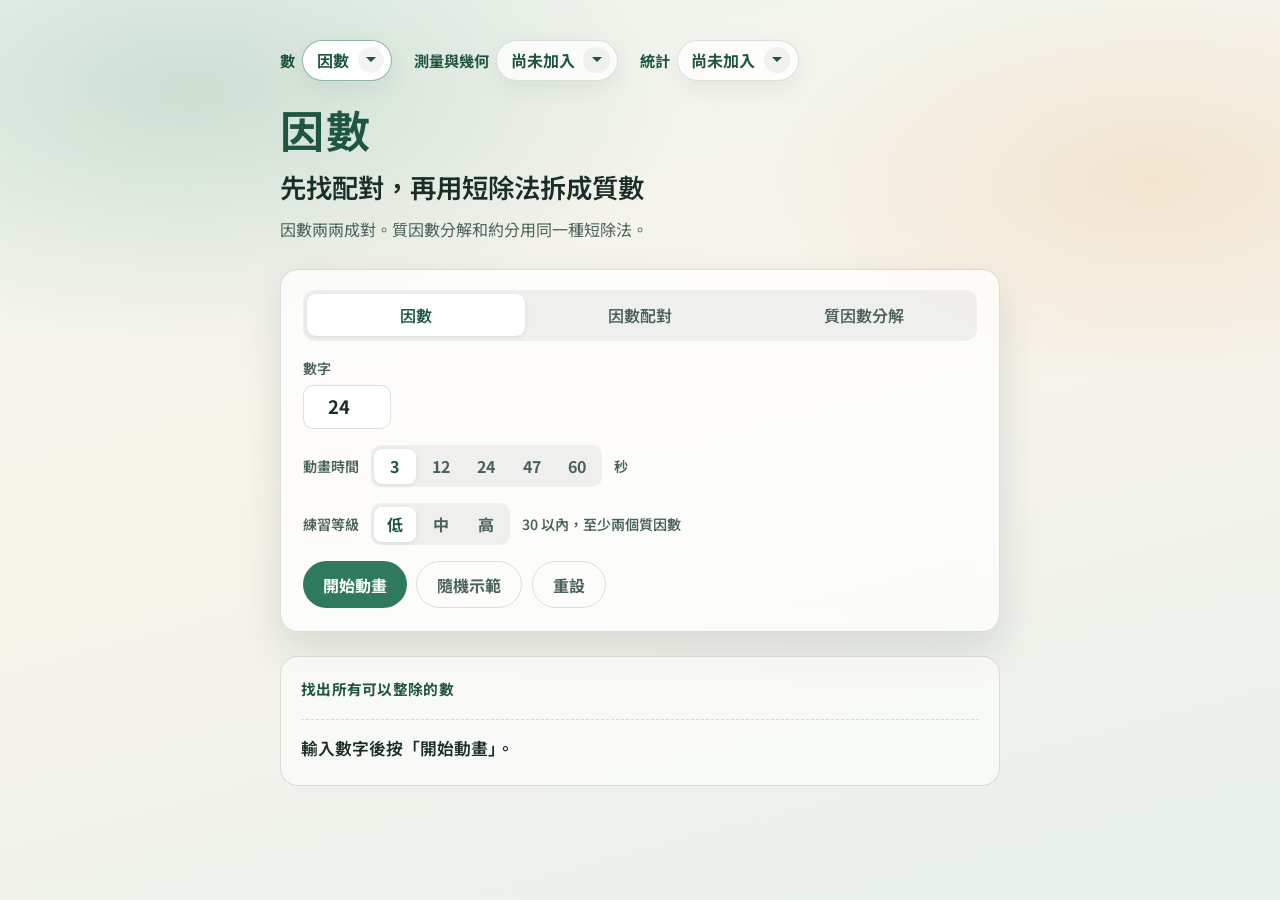
==== factors.html @ d6205a77 "Add a factor lesson that pairs divisors and reuses short division for primes. Co-authored-by: Cursor" ====
<!DOCTYPE html>
<html lang="zh-Hant">
<head>
  <meta charset="UTF-8" />
  <meta name="viewport" content="width=device-width, initial-scale=1" />
  <title>因數</title>
  <link rel="preconnect" href="https://fonts.googleapis.com" />
  <link rel="preconnect" href="https://fonts.gstatic.com" crossorigin />
  <link href="https://fonts.googleapis.com/css2?family=Noto+Sans+TC:wght@400;600;700&family=Fraunces:opsz,wght@9..144,600;9..144,700&display=swap" rel="stylesheet" />
  <link rel="stylesheet" href="styles.css" />
</head>
<body data-unit="factors">
  <div class="bg" aria-hidden="true"></div>
  <main class="app">
    <header class="hero">
      <nav class="unit-nav" data-unit-menu aria-label="數學單元"></nav>
      <p class="brand">因數</p>
      <h1>先找配對，再用短除法拆成質數</h1>
      <p class="lede">因數兩兩成對。質因數分解和約分用同一種短除法。</p>
    </header>

    <section class="panel" aria-label="操作區">
      <div class="modes" role="tablist" aria-label="模式">
        <button type="button" class="mode is-active" data-mode="factors" role="tab" aria-selected="true">因數</button>
        <button type="button" class="mode" data-mode="pairs" role="tab" aria-selected="false">因數配對</button>
        <button type="button" class="mode" data-mode="prime" role="tab" aria-selected="false">質因數分解</button>
      </div>

      <form id="form" class="form" autocomplete="off">
        <div class="inputs">
          <label>
            <span>數字</span>
            <input id="n" class="num-input" type="number" inputmode="numeric" min="1" max="999" value="24" required />
          </label>
        </div>

        <div class="speed">
          <span class="speed-label" id="speed-label">動畫時間</span>
          <div class="speed-picks" role="radiogroup" aria-labelledby="speed-label">
            <button type="button" class="speed-btn is-active" data-seconds="3" role="radio" aria-checked="true">3</button>
            <button type="button" class="speed-btn" data-seconds="12" role="radio" aria-checked="false">12</button>
            <button type="button" class="speed-btn" data-seconds="24" role="radio" aria-checked="false">24</button>
            <button type="button" class="speed-btn" data-seconds="47" role="radio" aria-checked="false">47</button>
            <button type="button" class="speed-btn" data-seconds="60" role="radio" aria-checked="false">60</button>
          </div>
          <span class="speed-unit">秒</span>
        </div>

        <div class="level">
          <span class="level-label" id="level-label">練習等級</span>
          <div class="level-picks" role="radiogroup" aria-labelledby="level-label">
            <button type="button" class="level-btn is-active" data-level="low" role="radio" aria-checked="true">低</button>
            <button type="button" class="level-btn" data-level="mid" role="radio" aria-checked="false">中</button>
            <button type="button" class="level-btn" data-level="high" role="radio" aria-checked="false">高</button>
          </div>
          <span class="level-range" id="level-range">30 以內，至少兩個質因數</span>
        </div>

        <div class="actions">
          <button type="submit" class="primary">開始動畫</button>
          <button type="button" class="ghost" id="btn-random">隨機示範</button>
          <button type="button" class="ghost" id="btn-reset">重設</button>
        </div>
      </form>
    </section>

    <section class="stage" aria-live="polite">
      <p class="stage-label" id="stage-label">找出所有可以整除的數</p>
      <div id="factor-board" class="factor-board" hidden aria-hidden="true"></div>
      <div id="pair-list" class="pair-list" hidden aria-hidden="true"></div>
      <div class="ladder-wrap" id="prime-wrap" hidden>
        <div id="ladder" class="ladder is-one"></div>
      </div>
      <p class="result" id="result">輸入數字後按「開始動畫」。</p>
    </section>
  </main>
  <script src="menu.js"></script>
  <script src="factors.js"></script>
</body>
</html>
---- styles.css ----
:root {
  --ink: #1a2e28;
  --muted: #4a635a;
  --paper: #f3f7f2;
  --leaf: #2f7a5c;
  --leaf-deep: #1f5640;
  --amber: #d97706;
  --mul-a: #1f6f97;
  --mul-b: #b4234d;
  --line: rgba(26, 46, 40, 0.14);
  --shadow: 0 18px 40px rgba(20, 50, 40, 0.12);
  --font-display: "Fraunces", "Noto Sans TC", serif;
  --font-body: "Noto Sans TC", sans-serif;
}

*,
*::before,
*::after {
  box-sizing: border-box;
}

html,
body {
  margin: 0;
  min-height: 100%;
}

body {
  font-family: var(--font-body);
  color: var(--ink);
  background: var(--paper);
  line-height: 1.5;
}

.bg {
  position: fixed;
  inset: 0;
  z-index: -1;
  background:
    radial-gradient(ellipse 70% 50% at 15% 10%, rgba(47, 122, 92, 0.18), transparent 55%),
    radial-gradient(ellipse 60% 45% at 90% 20%, rgba(217, 119, 6, 0.12), transparent 50%),
    linear-gradient(165deg, #eef5ef 0%, #f7f3ea 45%, #e8f0ec 100%);
}

.app {
  width: min(720px, calc(100% - 2rem));
  margin: 0 auto;
  padding: 2.5rem 0 3.5rem;
}

.hero {
  margin-bottom: 1.75rem;
  animation: rise 0.7s ease both;
}

.unit-nav {
  position: relative;
  z-index: 5;
  display: flex;
  flex-wrap: wrap;
  align-items: center;
  gap: 0.75rem 1.35rem;
  margin-bottom: 1.15rem;
}

.unit-field {
  display: inline-flex;
  align-items: center;
  gap: 0.45rem;
  max-width: 100%;
}

.unit-title {
  flex: none;
  font-size: 0.95rem;
  font-weight: 700;
  color: var(--leaf-deep);
}

.unit-field.is-current .unit-title {
  color: var(--leaf-deep);
}

.unit-picker {
  position: relative;
  display: inline-block;
  max-width: 100%;
}

.unit-picker-btn {
  display: inline-flex;
  align-items: center;
  gap: 0.55rem;
  max-width: 100%;
  border: 1px solid var(--line);
  border-radius: 999px;
  padding: 0.38rem 0.45rem 0.38rem 0.85rem;
  background: rgba(255, 255, 255, 0.78);
  color: var(--ink);
  font: inherit;
  cursor: pointer;
  box-shadow: 0 8px 24px rgba(20, 50, 40, 0.06);
}

.unit-picker-btn:focus-visible {
  outline: 2px solid rgba(47, 122, 92, 0.45);
  outline-offset: 2px;
}

.unit-field.is-current .unit-picker-btn {
  background: #fff;
  border-color: rgba(47, 122, 92, 0.55);
}

.unit-picker-value {
  font-weight: 700;
  color: var(--leaf-deep);
}

.unit-picker-chevron {
  width: 1.65rem;
  height: 1.65rem;
  border-radius: 999px;
  background: rgba(26, 46, 40, 0.06);
  position: relative;
}

.unit-picker-chevron::before {
  content: "";
  position: absolute;
  top: 0.62rem;
  left: 0.52rem;
  border: 0.32rem solid transparent;
  border-top-color: var(--leaf-deep);
}

.unit-picker.is-open .unit-picker-chevron::before {
  top: 0.38rem;
  border-top-color: transparent;
  border-bottom-color: var(--leaf-deep);
}

.unit-list {
  position: absolute;
  z-index: 30;
  top: calc(100% + 0.45rem);
  left: 0;
  width: min(17.5rem, calc(100vw - 2rem));
  max-height: min(24rem, 70vh);
  overflow: auto;
  padding: 0.4rem;
  border: 1px solid var(--line);
  border-radius: 16px;
  background: #fff;
  box-shadow: var(--shadow);
}

.unit-list[hidden] {
  display: none;
}

.unit-empty {
  margin: 0.35rem 0.65rem;
  font-size: 0.92rem;
  font-weight: 500;
  color: var(--muted);
}

.unit-option {
  display: flex;
  width: 100%;
  align-items: center;
  justify-content: space-between;
  gap: 0.75rem;
  border: 0;
  border-radius: 10px;
  padding: 0.48rem 0.65rem;
  background: transparent;
  color: var(--ink);
  font: inherit;
  font-weight: 600;
  text-align: left;
  text-decoration: none;
  cursor: pointer;
}

.unit-option:hover,
.unit-option:focus-visible {
  background: rgba(47, 122, 92, 0.08);
  outline: none;
}

.unit-option.is-current {
  background: rgba(47, 122, 92, 0.14);
  color: var(--leaf-deep);
}

.unit-option[aria-disabled="true"] {
  color: var(--muted);
  font-weight: 500;
  cursor: default;
}

.unit-option[aria-disabled="true"]:hover {
  background: transparent;
}

.unit-option .soon,
.unit-option .here {
  flex: none;
  font-size: 0.75rem;
  font-weight: 600;
  color: var(--muted);
}

.unit-option.is-current .here {
  color: var(--leaf);
}

.brand {
  margin: 0 0 0.35rem;
  font-family: var(--font-display);
  font-size: clamp(2rem, 6vw, 2.75rem);
  font-weight: 700;
  letter-spacing: 0.04em;
  color: var(--leaf-deep);
}

.hero h1 {
  margin: 0;
  max-width: 18ch;
  font-family: var(--font-display);
  font-size: clamp(1.25rem, 3.5vw, 1.65rem);
  font-weight: 600;
  line-height: 1.35;
}

body[data-unit="factors"] .hero h1 {
  max-width: 16em;
}

.lede {
  margin: 0.65rem 0 0;
  color: var(--muted);
  font-size: 1rem;
}

.panel {
  padding: 1.25rem 1.35rem 1.4rem;
  border: 1px solid var(--line);
  border-radius: 18px;
  background: rgba(255, 255, 255, 0.72);
  backdrop-filter: blur(8px);
  box-shadow: var(--shadow);
  animation: rise 0.7s ease 0.08s both;
}

.modes {
  display: flex;
  gap: 0.4rem;
  margin-bottom: 1.1rem;
  padding: 0.3rem;
  border-radius: 12px;
  background: rgba(26, 46, 40, 0.06);
}

.mode {
  flex: 1;
  border: 0;
  border-radius: 9px;
  padding: 0.55rem 0.75rem;
  background: transparent;
  color: var(--muted);
  font: inherit;
  font-weight: 600;
  cursor: pointer;
  transition: background 0.2s, color 0.2s, transform 0.15s;
}

.mode:hover {
  color: var(--ink);
}

.mode.is-active {
  background: #fff;
  color: var(--leaf-deep);
  box-shadow: 0 1px 4px rgba(20, 50, 40, 0.1);
}

.mode:focus-visible {
  outline: 2px solid var(--leaf);
  outline-offset: 2px;
}

.form {
  display: grid;
  gap: 1rem;
}

#calc-controls {
  display: grid;
  gap: 1rem;
}

#calc-controls.is-hidden {
  display: none;
}

.cut {
  display: flex;
  flex-wrap: wrap;
  align-items: center;
  gap: 0.55rem 0.75rem;
}

.cut-label,
.cut-unit {
  font-size: 0.88rem;
  font-weight: 600;
  color: var(--muted);
}

.inputs {
  display: flex;
  flex-wrap: wrap;
  gap: 1rem 1.5rem;
}

.inputs.is-hidden {
  display: none;
}

.work-row {
  display: flex;
  flex: 1 1 100%;
  flex-wrap: wrap;
  align-items: flex-end;
  gap: 0.35rem 0.9rem;
  width: 100%;
}

.reduce-work {
  display: flex;
  align-items: center;
  gap: 0.7rem;
  min-height: 5.35rem;
  padding-bottom: 0.15rem;
  font-variant-numeric: tabular-nums;
  font-weight: 700;
  font-size: clamp(1.05rem, 3vw, 1.28rem);
}

.reduce-work[hidden] {
  display: none;
}

.common-work {
  display: grid;
  gap: 0.55rem;
  align-content: end;
}

.common-work[hidden] {
  display: none;
}

.common-work .reduce-work {
  min-height: 0;
  padding-bottom: 0;
}

.reduce-work .op,
.reduce-work .shown-frac {
  opacity: 0;
  transform: translateY(8px);
}

.reduce-work .op.is-in,
.reduce-work .shown-frac.is-in {
  opacity: 1;
  transform: none;
  transition: opacity var(--anim-fade, 0.35s) ease, transform var(--anim-fade, 0.35s) ease;
}

.reduce-work .op {
  color: var(--muted);
  font-weight: 600;
}

.lcm-expr {
  display: inline-flex;
  align-items: baseline;
  gap: 0.35rem;
  font-weight: 700;
  font-variant-numeric: tabular-nums;
}

.lcm-expr .div {
  color: var(--amber);
}

.lcm-expr .mul-a {
  color: var(--mul-a);
}

.lcm-expr .mul-b {
  color: var(--mul-b);
}

.lcm-expr .lcm-value {
  color: var(--leaf);
}

.shown-frac {
  display: inline-grid;
  justify-items: center;
  gap: 0.12rem;
  line-height: 1.15;
}

.shown-frac .bar {
  width: 100%;
  min-width: 1.6em;
  height: 2px;
  border-radius: 1px;
  background: currentColor;
}

.shown-frac .div {
  color: var(--amber);
}

.shown-frac.final {
  color: var(--leaf);
}

label {
  display: grid;
  gap: 0.35rem;
  font-size: 0.88rem;
  font-weight: 600;
  color: var(--muted);
}

.frac-input {
  display: inline-grid;
  justify-items: center;
  gap: 0.2rem;
}

.frac-input input {
  width: 4.5rem;
  padding: 0.45rem 0.4rem;
  border: 1.5px solid var(--line);
  border-radius: 10px;
  background: #fff;
  color: var(--ink);
  font: inherit;
  font-size: 1.15rem;
  font-weight: 700;
  text-align: center;
}

.frac-input input:focus {
  outline: 2px solid rgba(47, 122, 92, 0.45);
  outline-offset: 1px;
  border-color: var(--leaf);
}

.frac-input .bar {
  width: 3.4rem;
  height: 2px;
  border-radius: 1px;
  background: var(--ink);
}

.speed {
  display: flex;
  flex-wrap: wrap;
  align-items: center;
  gap: 0.55rem 0.75rem;
}

.speed-label,
.speed-unit {
  font-size: 0.88rem;
  font-weight: 600;
  color: var(--muted);
}

.speed-picks {
  display: flex;
  flex-wrap: wrap;
  gap: 0.25rem;
  padding: 0.22rem;
  border-radius: 10px;
  background: rgba(26, 46, 40, 0.06);
}

.speed-btn {
  min-width: 2.6rem;
  border: 0;
  border-radius: 8px;
  padding: 0.35rem 0.7rem;
  background: transparent;
  color: var(--muted);
  font: inherit;
  font-weight: 700;
  font-variant-numeric: tabular-nums;
  cursor: pointer;
}

.speed-btn:hover {
  color: var(--ink);
}

.speed-btn:focus-visible {
  outline: 2px solid var(--leaf);
  outline-offset: 2px;
}

.speed-btn.is-active {
  background: #fff;
  color: var(--leaf-deep);
  box-shadow: 0 1px 4px rgba(20, 50, 40, 0.1);
}

.level[hidden],
#btn-random[hidden] {
  display: none;
}

.level {
  display: flex;
  flex-wrap: wrap;
  align-items: center;
  gap: 0.55rem 0.75rem;
}

.level-label,
.level-range {
  font-size: 0.88rem;
  font-weight: 600;
  color: var(--muted);
}

.level-range {
  font-variant-numeric: tabular-nums;
}

.level-picks {
  display: flex;
  gap: 0.25rem;
  padding: 0.22rem;
  border-radius: 10px;
  background: rgba(26, 46, 40, 0.06);
}

.level-btn {
  min-width: 2.6rem;
  border: 0;
  border-radius: 8px;
  padding: 0.35rem 0.7rem;
  background: transparent;
  color: var(--muted);
  font: inherit;
  font-weight: 700;
  cursor: pointer;
}

.level-btn:hover {
  color: var(--ink);
}

.level-btn:focus-visible {
  outline: 2px solid var(--leaf);
  outline-offset: 2px;
}

.level-btn.is-active {
  background: #fff;
  color: var(--leaf-deep);
  box-shadow: 0 1px 4px rgba(20, 50, 40, 0.1);
}

.actions {
  display: flex;
  flex-wrap: wrap;
  gap: 0.6rem;
}

.primary,
.ghost {
  border-radius: 999px;
  padding: 0.65rem 1.25rem;
  font: inherit;
  font-weight: 700;
  cursor: pointer;
  transition: transform 0.15s, background 0.2s, border-color 0.2s;
}

.primary {
  border: 0;
  background: var(--leaf);
  color: #fff;
}

.primary:hover {
  background: var(--leaf-deep);
  transform: translateY(-1px);
}

.ghost {
  border: 1.5px solid var(--line);
  background: transparent;
  color: var(--muted);
}

.ghost:hover {
  border-color: var(--muted);
  color: var(--ink);
}

.stage {
  margin-top: 1.5rem;
  padding: 1.35rem 1.25rem 1.5rem;
  border-radius: 18px;
  background: rgba(255, 255, 255, 0.55);
  border: 1px solid var(--line);
  animation: rise 0.7s ease 0.16s both;
}

.stage-label {
  margin: 0 0 1rem;
  font-size: 0.92rem;
  font-weight: 700;
  color: var(--leaf-deep);
  letter-spacing: 0.02em;
}

.ladder-wrap {
  min-height: 10rem;
  display: grid;
  place-items: center;
  overflow-x: auto;
}

.ladder-wrap[hidden] {
  display: none;
}

.picture[hidden] {
  display: none;
}

.draw {
  display: grid;
  gap: 1.15rem;
}

.draw-board {
  display: grid;
  grid-template-columns: minmax(0, 1fr) auto;
  grid-template-rows: auto auto auto;
  column-gap: 0.9rem;
  row-gap: 0.75rem;
  align-items: center;
}

.draw-track,
.draw-side {
  display: grid;
  grid-template-rows: subgrid;
  grid-row: 1 / span 3;
  row-gap: 0.75rem;
}

.draw-board {
  margin-top: 1.15rem;
}

.draw-track {
  position: relative;
}

.half-line {
  position: absolute;
  z-index: 1;
  top: 0;
  bottom: 0;
  left: 50%;
  border-left: 2px dashed var(--leaf);
  transform: translateX(-1px) scaleY(0);
  transform-origin: center top;
  pointer-events: none;
}

.half-line.is-in {
  transform: translateX(-1px) scaleY(1);
}

.half-line span {
  position: absolute;
  bottom: 100%;
  left: 0;
  transform: translate(-50%, -0.2rem);
  padding: 0 0.25rem;
  background: rgba(255, 255, 255, 0.88);
  color: var(--leaf-deep);
  font-size: 0.78rem;
  font-weight: 700;
  white-space: nowrap;
}

.draw-bar {
  display: grid;
  grid-template-columns: repeat(var(--parts), minmax(0, 1fr));
  height: 3.5rem;
  border: 2.5px solid var(--ink);
  background: #fff;
}

.draw-bar .cell {
  border-right: 1.5px solid var(--ink);
}

.draw-bar .cell:last-child {
  border-right: 0;
}

.draw-bar .cell.is-shaded {
  background: rgba(47, 122, 92, 0.78);
}

.draw-bar.is-pending .cell.is-shaded {
  background: transparent;
}

.draw-bar.is-pending .cell.is-shaded.is-in {
  background: rgba(47, 122, 92, 0.78);
}

.draw-bar .cell.will-split {
  border-right-color: transparent;
}

.draw-bar .cell.will-split.is-in {
  border-right-color: var(--ink);
}

.draw-reveal {
  opacity: 0;
  transform: translateY(8px);
}

.half-line.draw-reveal {
  transform: translateX(-1px) scaleY(0);
}

.draw-reveal.is-in,
.draw-bar .cell.will-split.is-in,
.draw-bar.is-pending .cell.is-shaded.is-in {
  opacity: 1;
  transition:
    opacity var(--anim-fade, 0.35s) ease,
    transform var(--anim-fade, 0.35s) ease,
    background var(--anim-fade, 0.35s) ease,
    border-color var(--anim-fade, 0.35s) ease;
}

.draw-reveal.is-in {
  transform: none;
}

.half-line.draw-reveal.is-in {
  transform: translateX(-1px) scaleY(1);
}

@media (prefers-reduced-motion: reduce) {
  .draw-reveal,
  .draw-reveal.is-in,
  .half-line,
  .draw-bar .cell.will-split,
  .draw-bar.is-pending .cell.is-shaded {
    transition: none;
  }
}

.draw-step {
  position: relative;
  z-index: 1;
  justify-self: center;
  margin: 0;
  padding: 0.12rem 0.55rem;
  background: rgba(255, 255, 255, 0.92);
  color: var(--leaf-deep);
  font-size: 0.92rem;
  font-weight: 700;
}

.draw-side {
  align-items: center;
  justify-items: center;
  font-size: 1.2rem;
}

.draw-eq {
  display: flex;
  align-items: center;
  justify-content: center;
  gap: 0.45rem;
  font-size: 1.45rem;
  font-weight: 700;
  font-variant-numeric: tabular-nums;
}

.draw-times {
  display: grid;
  grid-template-rows: auto 2px auto;
  gap: 0.12rem;
  align-items: center;
  color: var(--amber);
  font-size: 1rem;
}

.draw-equal {
  color: var(--muted);
  font-weight: 600;
}

.picture-aside {
  margin: 0.15rem 0 0;
  color: var(--muted);
  font-size: 0.95rem;
  font-weight: 600;
}

.ladder {
  display: inline-grid;
  grid-template-columns: auto auto;
  column-gap: 0.55rem;
  row-gap: 0.15rem;
  align-items: center;
  font-variant-numeric: tabular-nums;
  font-weight: 700;
  font-size: clamp(1.15rem, 3.5vw, 1.45rem);
}

.ladder .factor {
  justify-self: end;
  color: var(--amber);
  opacity: 0;
  transform: translateX(-8px);
}

.ladder .pair {
  display: flex;
  gap: 1.1rem;
  padding: 0.2rem 0.55rem 0.25rem 0.85rem;
  border-left: 2.5px solid transparent;
  border-bottom: 2.5px solid transparent;
  opacity: 0;
  transform: translateY(6px);
}

.ladder .pair.has-bracket {
  border-left-color: var(--ink);
  border-bottom-color: var(--ink);
  border-bottom-left-radius: 2px;
}

.ladder .pair .n {
  min-width: 1.6em;
  text-align: center;
}

.ladder .pair .final {
  color: var(--leaf);
}

.ladder .pair .mul-a,
.shown-frac .mul-a {
  color: var(--mul-a);
}

.ladder .pair .mul-b,
.shown-frac .mul-b {
  color: var(--mul-b);
}

.ladder .factor.is-in,
.ladder .pair.is-in {
  opacity: 1;
  transform: none;
  transition: opacity var(--anim-fade, 0.35s) ease, transform var(--anim-fade, 0.35s) ease;
}

.result {
  margin: 1.15rem 0 0;
  padding-top: 1rem;
  border-top: 1px dashed var(--line);
  font-size: 1.05rem;
  font-weight: 600;
  color: var(--ink);
  min-height: 1.6em;
}

.result .eq {
  color: var(--muted);
  font-weight: 500;
}

.result strong {
  color: var(--leaf-deep);
}

.num-input {
  width: 5.5rem;
  padding: 0.45rem 0.4rem;
  border: 1.5px solid var(--line);
  border-radius: 10px;
  background: #fff;
  color: var(--ink);
  font: inherit;
  font-size: 1.15rem;
  font-weight: 700;
  text-align: center;
}

.num-input:focus {
  outline: 2px solid rgba(47, 122, 92, 0.45);
  outline-offset: 1px;
  border-color: var(--leaf);
}

.factor-board,
.pair-list {
  min-height: 3.2rem;
}

.factor-board[hidden],
.pair-list[hidden] {
  display: none;
}

.factor-board {
  display: flex;
  flex-wrap: wrap;
  justify-content: center;
  gap: 0.55rem;
}

.factor-chip {
  min-width: 2.75rem;
  padding: 0.42rem 0.75rem;
  border: 1.5px solid var(--line);
  border-radius: 999px;
  background: #fff;
  color: var(--ink);
  font-weight: 700;
  font-variant-numeric: tabular-nums;
  font-size: 1.15rem;
  text-align: center;
  opacity: 0;
  transform: translateY(8px);
}

.factor-chip.is-square {
  color: var(--leaf-deep);
  background: rgba(47, 122, 92, 0.12);
  border-color: rgba(47, 122, 92, 0.35);
}

.pair-list {
  display: grid;
  justify-items: center;
  gap: 0.45rem;
}

.pair-row {
  display: flex;
  align-items: baseline;
  gap: 0.55rem;
  font-size: clamp(1.15rem, 3.5vw, 1.45rem);
  font-weight: 700;
  font-variant-numeric: tabular-nums;
  opacity: 0;
  transform: translateY(8px);
}

.pair-row .pair-op {
  color: var(--muted);
  font-weight: 600;
}

.pair-row.is-square .pair-n {
  color: var(--leaf-deep);
}

.factor-chip.is-in,
.pair-row.is-in,
.prime-eq.is-in {
  opacity: 1;
  transform: none;
  transition: opacity var(--anim-fade, 0.35s) ease, transform var(--anim-fade, 0.35s) ease;
}

.prime-eq {
  display: inline-block;
  font-weight: 700;
  font-variant-numeric: tabular-nums;
  font-size: clamp(1.15rem, 3.5vw, 1.45rem);
  opacity: 0;
  transform: translateY(8px);
}

.prime-eq .prime-num {
  color: var(--amber);
}

@media (prefers-reduced-motion: reduce) {
  .factor-chip,
  .pair-row,
  .prime-eq {
    transition: none;
  }
}

@keyframes rise {
  from {
    opacity: 0;
    transform: translateY(12px);
  }
  to {
    opacity: 1;
    transform: none;
  }
}

@media (max-width: 520px) {
  .app {
    width: min(100% - 1.25rem, 720px);
    padding-top: 1.75rem;
  }

  .panel,
  .stage {
    padding-left: 1rem;
    padding-right: 1rem;
  }
}
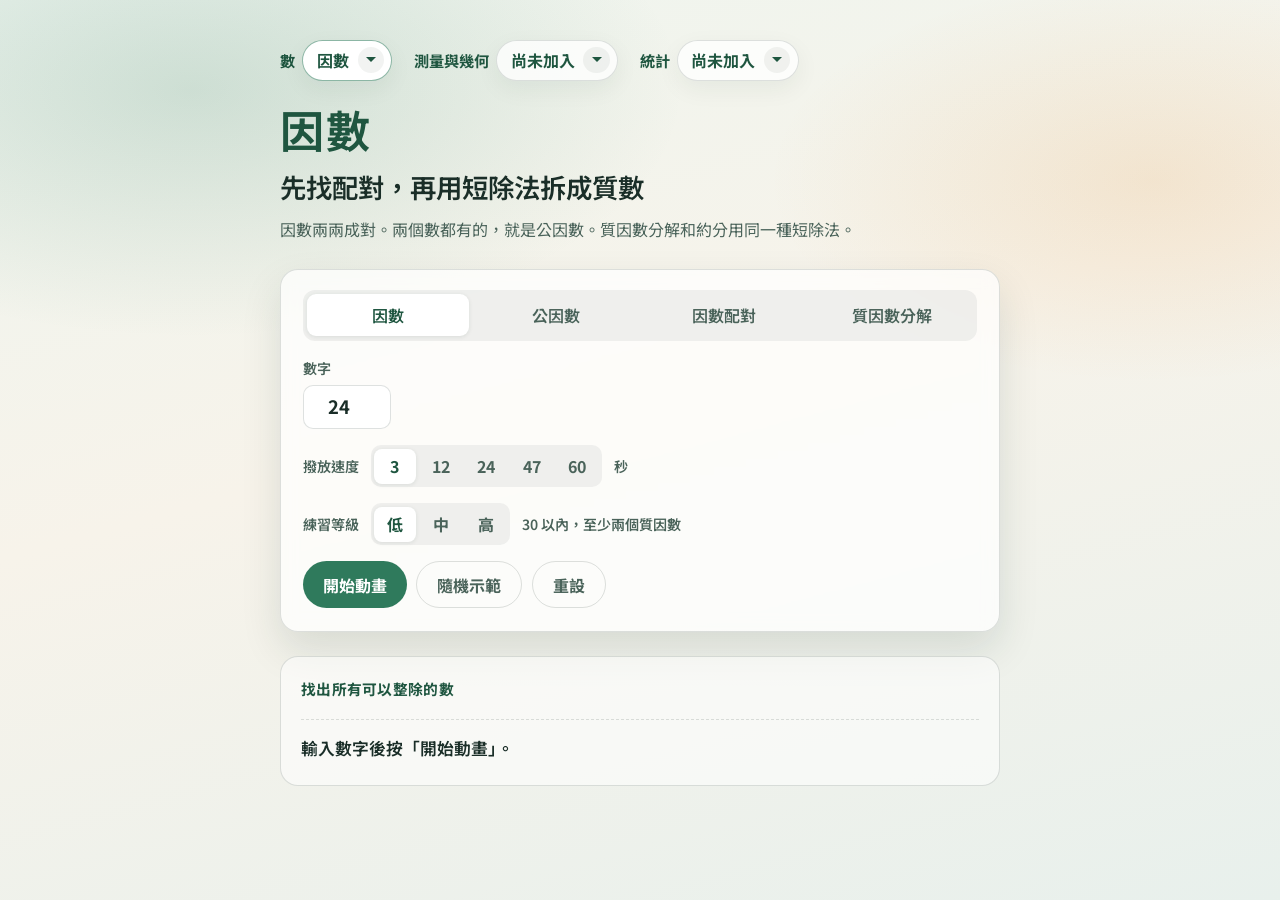
==== commit 3a1f787a: "Write each cutting statement before the diagram so the picture can be checked against it. Co-authore" ====
--- a/factors.html
+++ b/factors.html
@@ -16,26 +16,37 @@
       <nav class="unit-nav" data-unit-menu aria-label="數學單元"></nav>
       <p class="brand">因數</p>
       <h1>先找配對，再用短除法拆成質數</h1>
-      <p class="lede">因數兩兩成對。質因數分解和約分用同一種短除法。</p>
+      <p class="lede">因數兩兩成對。兩個數都有的，就是公因數。質因數分解和約分用同一種短除法。</p>
     </header>
 
     <section class="panel" aria-label="操作區">
       <div class="modes" role="tablist" aria-label="模式">
         <button type="button" class="mode is-active" data-mode="factors" role="tab" aria-selected="true">因數</button>
+        <button type="button" class="mode" data-mode="common" role="tab" aria-selected="false">公因數</button>
         <button type="button" class="mode" data-mode="pairs" role="tab" aria-selected="false">因數配對</button>
         <button type="button" class="mode" data-mode="prime" role="tab" aria-selected="false">質因數分解</button>
       </div>
 
       <form id="form" class="form" autocomplete="off">
-        <div class="inputs">
+        <div class="inputs" id="inputs-one">
           <label>
             <span>數字</span>
             <input id="n" class="num-input" type="number" inputmode="numeric" min="1" max="999" value="24" required />
           </label>
         </div>
+        <div class="inputs is-hidden" id="inputs-two">
+          <label>
+            <span>數字 A</span>
+            <input id="fa" class="num-input" type="number" inputmode="numeric" min="1" max="999" value="6" disabled required />
+          </label>
+          <label>
+            <span>數字 B</span>
+            <input id="fb" class="num-input" type="number" inputmode="numeric" min="1" max="999" value="4" disabled required />
+          </label>
+        </div>
 
         <div class="speed">
-          <span class="speed-label" id="speed-label">動畫時間</span>
+          <span class="speed-label" id="speed-label">撥放速度</span>
           <div class="speed-picks" role="radiogroup" aria-labelledby="speed-label">
             <button type="button" class="speed-btn is-active" data-seconds="3" role="radio" aria-checked="true">3</button>
             <button type="button" class="speed-btn" data-seconds="12" role="radio" aria-checked="false">12</button>
@@ -67,6 +78,7 @@
     <section class="stage" aria-live="polite">
       <p class="stage-label" id="stage-label">找出所有可以整除的數</p>
       <div id="factor-board" class="factor-board" hidden aria-hidden="true"></div>
+      <div id="common-board" class="common-board" hidden aria-hidden="true"></div>
       <div id="pair-list" class="pair-list" hidden aria-hidden="true"></div>
       <div class="ladder-wrap" id="prime-wrap" hidden>
         <div id="ladder" class="ladder is-one"></div>
--- a/styles.css
+++ b/styles.css
@@ -235,7 +235,8 @@
   line-height: 1.35;
 }
 
-body[data-unit="factors"] .hero h1 {
+body[data-unit="factors"] .hero h1,
+body[data-unit="multiples"] .hero h1 {
   max-width: 16em;
 }
 
@@ -257,11 +258,19 @@
 
 .modes {
   display: flex;
+  flex-wrap: wrap;
   gap: 0.4rem;
   margin-bottom: 1.1rem;
   padding: 0.3rem;
   border-radius: 12px;
   background: rgba(26, 46, 40, 0.06);
+}
+
+body[data-unit="factors"] .mode,
+body[data-unit="multiples"] .mode {
+  flex: 1 1 8.5rem;
+  padding-left: 0.45rem;
+  padding-right: 0.45rem;
 }
 
 .mode {
@@ -848,7 +857,7 @@
 
 .ladder .factor {
   justify-self: end;
-  color: var(--amber);
+  color: var(--step, var(--amber));
   opacity: 0;
   transform: translateX(-8px);
 }
@@ -872,10 +881,11 @@
 .ladder .pair .n {
   min-width: 1.6em;
   text-align: center;
+  color: var(--step, inherit);
 }
 
 .ladder .pair .final {
-  color: var(--leaf);
+  color: var(--step, var(--leaf));
 }
 
 .ladder .pair .mul-a,
@@ -908,6 +918,16 @@
 .result .eq {
   color: var(--muted);
   font-weight: 500;
+}
+
+.result .prime-eq {
+  display: block;
+  max-width: 100%;
+  white-space: normal;
+}
+
+.result .lcm-expr {
+  flex-wrap: wrap;
 }
 
 .result strong {
@@ -953,10 +973,10 @@
 .factor-chip {
   min-width: 2.75rem;
   padding: 0.42rem 0.75rem;
-  border: 1.5px solid var(--line);
+  border: 1.5px solid color-mix(in srgb, var(--step, var(--line)) 70%, #fff);
   border-radius: 999px;
-  background: #fff;
-  color: var(--ink);
+  background: color-mix(in srgb, var(--step, #fff) 14%, #fff);
+  color: var(--step, var(--ink));
   font-weight: 700;
   font-variant-numeric: tabular-nums;
   font-size: 1.15rem;
@@ -965,12 +985,6 @@
   transform: translateY(8px);
 }
 
-.factor-chip.is-square {
-  color: var(--leaf-deep);
-  background: rgba(47, 122, 92, 0.12);
-  border-color: rgba(47, 122, 92, 0.35);
-}
-
 .pair-list {
   display: grid;
   justify-items: center;
@@ -981,6 +995,10 @@
   display: flex;
   align-items: baseline;
   gap: 0.55rem;
+  padding: 0.12rem 0.8rem;
+  border-radius: 999px;
+  background: color-mix(in srgb, var(--step, transparent) 12%, transparent);
+  color: var(--step, var(--ink));
   font-size: clamp(1.15rem, 3.5vw, 1.45rem);
   font-weight: 700;
   font-variant-numeric: tabular-nums;
@@ -989,12 +1007,19 @@
 }
 
 .pair-row .pair-op {
-  color: var(--muted);
+  color: var(--step, var(--muted));
   font-weight: 600;
 }
 
-.pair-row.is-square .pair-n {
-  color: var(--leaf-deep);
+.factor-chip.is-gap {
+  border-style: dashed;
+  background: transparent;
+  color: var(--muted);
+}
+
+.pair-row.is-gap {
+  background: transparent;
+  color: var(--muted);
 }
 
 .factor-chip.is-in,
@@ -1002,7 +1027,493 @@
 .prime-eq.is-in {
   opacity: 1;
   transform: none;
-  transition: opacity var(--anim-fade, 0.35s) ease, transform var(--anim-fade, 0.35s) ease;
+  transition:
+    opacity var(--anim-fade, 0.35s) ease,
+    transform var(--anim-fade, 0.35s) ease,
+    color var(--anim-fade, 0.35s) ease,
+    background var(--anim-fade, 0.35s) ease,
+    border-color var(--anim-fade, 0.35s) ease;
+}
+
+.common-board {
+  display: grid;
+  gap: 0.75rem;
+}
+
+.common-board[hidden] {
+  display: none;
+}
+
+.common-line {
+  display: grid;
+  grid-template-columns: 4.75rem minmax(0, 1fr);
+  gap: 0.55rem 0.75rem;
+  align-items: center;
+}
+
+.common-name {
+  font-size: 0.95rem;
+  font-weight: 700;
+  color: var(--leaf-deep);
+}
+
+.common-line .factor-board {
+  justify-content: flex-start;
+  min-height: 2.6rem;
+}
+
+.figure-label {
+  margin: 0.85rem 0 0.4rem;
+  font-size: 0.92rem;
+  font-weight: 700;
+  color: var(--leaf-deep);
+}
+
+.period-view,
+.square-view {
+  opacity: 0;
+}
+
+.period-view.is-in,
+.square-view.is-in {
+  opacity: 1;
+  transition: opacity var(--anim-fade, 0.35s) ease;
+}
+
+.period {
+  display: grid;
+  grid-template-columns: auto minmax(0, 1fr) auto;
+  gap: 0.35rem 0.55rem;
+  align-items: end;
+}
+
+.period-names {
+  display: grid;
+  grid-template-rows: 2.35rem 2.35rem;
+  align-items: end;
+  padding-bottom: 0.2rem;
+  color: var(--leaf-deep);
+  font-weight: 700;
+  font-variant-numeric: tabular-nums;
+}
+
+.period-names span {
+  display: flex;
+  align-items: flex-end;
+  min-height: 2.35rem;
+  padding-bottom: 0.15rem;
+}
+
+.period-field {
+  position: relative;
+  min-width: 0;
+  padding-top: 1.35rem;
+}
+
+.period-lanes {
+  display: grid;
+  grid-template-rows: 2.35rem 2.35rem;
+}
+
+.period-lane {
+  position: relative;
+  border-bottom: 2.5px solid var(--ink);
+}
+
+.period-tick,
+.period-meet,
+.period-gap,
+.period-more {
+  opacity: 0;
+}
+
+.period-tick.is-in,
+.period-meet.is-in,
+.period-gap.is-in,
+.period-more.is-in {
+  opacity: 1;
+  transition: opacity var(--anim-fade, 0.35s) ease;
+}
+
+.period-tick {
+  position: absolute;
+  left: calc(var(--at) * 100%);
+  bottom: 0;
+  width: 2px;
+  height: 0.55rem;
+  background: var(--step, var(--ink));
+  transform: translateX(-50%);
+}
+
+.period-tick span,
+.period-meet span {
+  position: absolute;
+  left: 50%;
+  transform: translateX(-50%);
+  font-size: 0.78rem;
+  font-weight: 700;
+  font-variant-numeric: tabular-nums;
+  white-space: nowrap;
+  color: var(--step, var(--ink));
+}
+
+.period-tick span {
+  bottom: 0.65rem;
+}
+
+.period-meet {
+  position: absolute;
+  left: calc(var(--at) * 100%);
+  top: 1.35rem;
+  bottom: 0;
+  width: 2px;
+  background: var(--step, var(--leaf));
+  transform: translateX(-50%);
+  z-index: 1;
+}
+
+.period-meet span {
+  bottom: calc(100% + 0.15rem);
+  color: var(--step, var(--leaf-deep));
+}
+
+.period-gap {
+  position: absolute;
+  left: 40%;
+  top: 2.15rem;
+  color: var(--muted);
+  font-weight: 700;
+  transform: translateX(-50%);
+}
+
+.period-more {
+  padding-bottom: 0.85rem;
+  color: var(--muted);
+  font-weight: 700;
+}
+
+.cut-prop {
+  margin: 0 0 0.7rem;
+  font-weight: 700;
+  line-height: 1.55;
+}
+
+.cut-frame {
+  display: grid;
+  grid-template-columns: auto minmax(0, 22rem);
+  justify-content: center;
+  align-items: center;
+  gap: 0.35rem 0.55rem;
+  opacity: 0;
+}
+
+.cut-frame.is-in {
+  opacity: 1;
+  transition: opacity var(--anim-fade, 0.35s) ease;
+}
+
+.cut-width,
+.cut-length {
+  font-weight: 700;
+  font-variant-numeric: tabular-nums;
+  color: var(--leaf-deep);
+  white-space: nowrap;
+}
+
+.cut-length {
+  grid-column: 2;
+  justify-self: center;
+}
+
+.cut-board {
+  position: relative;
+  width: min(100%, 22rem);
+  aspect-ratio: var(--len) / var(--wid);
+  border: 2.5px solid var(--ink);
+  background: #fff;
+  container-type: size;
+}
+
+.cut-cell {
+  position: absolute;
+  left: calc(var(--x) * 100% / var(--len));
+  top: calc(var(--y) * 100% / var(--wid));
+  width: calc(var(--w) * 100% / var(--len));
+  height: calc(var(--h) * 100% / var(--wid));
+  box-sizing: border-box;
+  display: grid;
+  place-items: center;
+  border-right: 2.5px solid var(--ink);
+  border-bottom: 2.5px solid var(--ink);
+  background: color-mix(in srgb, var(--step, var(--leaf)) 28%, #fff);
+  color: var(--step, var(--leaf-deep));
+  font-weight: 700;
+  font-variant-numeric: tabular-nums;
+  font-size: clamp(0.75rem, 14cqmin, 1.35rem);
+  opacity: 0;
+}
+
+.cut-cell.is-last-col {
+  border-right: 0;
+}
+
+.cut-cell.is-last-row {
+  border-bottom: 0;
+}
+
+.cut-cell.is-in {
+  opacity: 1;
+  transition: opacity var(--anim-fade, 0.35s) ease;
+}
+
+.tile-frame {
+  display: grid;
+  grid-template-columns: auto minmax(0, 26rem);
+  justify-content: center;
+  align-items: center;
+  gap: 0.35rem 0.5rem;
+  margin-top: 0.35rem;
+}
+
+.tile-draw {
+  opacity: 0;
+}
+
+.tile-draw.is-in {
+  opacity: 1;
+  transition: opacity var(--anim-fade, 0.35s) ease;
+}
+
+.apply-view {
+  opacity: 0;
+}
+
+.apply-view.is-in {
+  opacity: 1;
+  transition: opacity var(--anim-fade, 0.35s) ease;
+}
+
+.tile-axis {
+  font-weight: 700;
+  font-variant-numeric: tabular-nums;
+  color: var(--leaf-deep);
+}
+
+.tile-axis:last-child {
+  grid-column: 2;
+  justify-self: center;
+}
+
+.tile-board {
+  width: min(100%, 26rem, calc(16rem * var(--cols) / var(--rows)));
+  aspect-ratio: var(--cols) / var(--rows);
+  display: grid;
+  grid-template-columns: repeat(var(--cols), minmax(0, 1fr));
+  grid-template-rows: repeat(var(--rows), minmax(0, 1fr));
+  border: 2.5px solid var(--ink);
+  background: #fff;
+  container-type: size;
+}
+
+.tile-cell {
+  display: grid;
+  place-items: center;
+  border-right: 1.5px solid var(--ink);
+  border-bottom: 1.5px solid var(--ink);
+  background: color-mix(in srgb, var(--step, var(--leaf)) 28%, #fff);
+  color: var(--step, var(--leaf-deep));
+  font-weight: 700;
+  font-variant-numeric: tabular-nums;
+  font-size: clamp(0.85rem, 18cqmin, 1.45rem);
+  opacity: 0;
+}
+
+.tile-cell.is-last-col {
+  border-right: 0;
+}
+
+.tile-cell.is-last-row {
+  border-bottom: 0;
+}
+
+.tile-cell.is-in {
+  opacity: 1;
+  transition: opacity var(--anim-fade, 0.35s) ease;
+}
+
+.tile-board.is-dense {
+  place-items: center;
+  opacity: 0;
+  background:
+    linear-gradient(var(--ink), var(--ink)) 0 0 / 1.5px 100% no-repeat,
+    repeating-linear-gradient(
+      to right,
+      transparent 0,
+      transparent calc(100% / var(--cols) - 1.5px),
+      var(--ink) calc(100% / var(--cols) - 1.5px),
+      var(--ink) calc(100% / var(--cols))
+    ),
+    repeating-linear-gradient(
+      to bottom,
+      transparent 0,
+      transparent calc(100% / var(--rows) - 1.5px),
+      var(--ink) calc(100% / var(--rows) - 1.5px),
+      var(--ink) calc(100% / var(--rows))
+    ),
+    color-mix(in srgb, var(--leaf) 18%, #fff);
+}
+
+.tile-board.is-dense.is-in {
+  opacity: 1;
+  transition: opacity var(--anim-fade, 0.35s) ease;
+}
+
+.tile-dense-label {
+  position: relative;
+  z-index: 1;
+  padding: 0.15rem 0.45rem;
+  border-radius: 999px;
+  background: color-mix(in srgb, var(--step, var(--leaf)) 18%, #fff);
+  color: var(--step, var(--leaf-deep));
+  font-weight: 700;
+  font-variant-numeric: tabular-nums;
+}
+
+.share {
+  display: grid;
+  grid-template-columns: auto minmax(0, 1fr);
+  gap: 0.35rem 0.65rem;
+  align-items: stretch;
+  margin-top: 0.85rem;
+  opacity: 0;
+}
+
+.share.is-in {
+  opacity: 1;
+  transition: opacity var(--anim-fade, 0.35s) ease;
+}
+
+.apply-view .share {
+  margin-top: 0.15rem;
+}
+
+.share-names {
+  display: grid;
+  grid-template-rows: 1.45rem 1.45rem;
+  gap: 0.28rem;
+  align-content: start;
+  align-items: end;
+  padding-top: 0.22rem;
+  color: var(--leaf-deep);
+  font-weight: 700;
+}
+
+.share-names span {
+  display: flex;
+  align-items: flex-end;
+  min-height: 1.45rem;
+  padding-bottom: 0.2rem;
+  white-space: nowrap;
+}
+
+.share-scroll {
+  overflow-x: auto;
+  overflow-y: hidden;
+  padding-bottom: 0.15rem;
+}
+
+.share-grid {
+  display: grid;
+  grid-auto-flow: column;
+  grid-auto-columns: max-content;
+  width: max-content;
+  min-width: 100%;
+  padding-block: 0.22rem;
+}
+
+.share-col {
+  position: relative;
+  display: grid;
+  grid-template-rows: 1.45rem 1.45rem;
+  gap: 0.28rem;
+  min-width: 2.4rem;
+  padding: 0 0.42rem;
+  opacity: 0;
+}
+
+.share-col + .share-col::before {
+  content: "";
+  position: absolute;
+  left: 0;
+  top: -0.18rem;
+  bottom: -0.18rem;
+  width: 3px;
+  background: var(--ink);
+}
+
+.share-col.is-in {
+  opacity: 1;
+  transition: opacity var(--anim-fade, 0.35s) ease;
+}
+
+.share-lane {
+  display: flex;
+  align-items: flex-end;
+  justify-content: center;
+  gap: 0.14rem;
+  min-height: 1.45rem;
+  padding-bottom: 0.16rem;
+  border-bottom: 2.5px solid var(--ink);
+  font-weight: 700;
+  font-variant-numeric: tabular-nums;
+}
+
+.bit {
+  width: 0.72rem;
+  height: 0.72rem;
+  flex: none;
+}
+
+.bit.apple {
+  border-radius: 50%;
+  background: #c23b22;
+}
+
+.bit.cookie {
+  border-radius: 0.16rem;
+  background: #f3d08a;
+  box-shadow: inset 0 0 0 1.5px #b7791f;
+}
+
+.share-grid.is-schematic {
+  position: relative;
+  display: block;
+  width: 100%;
+  min-height: 3.4rem;
+  opacity: 0;
+  background:
+    linear-gradient(var(--ink), var(--ink)) 0 1.35rem / 100% 2.5px no-repeat,
+    linear-gradient(var(--ink), var(--ink)) 0 3.05rem / 100% 2.5px no-repeat,
+    repeating-linear-gradient(
+      to right,
+      transparent 0,
+      transparent calc(100% / var(--piles) - 2.5px),
+      var(--ink) calc(100% / var(--piles) - 2.5px),
+      var(--ink) calc(100% / var(--piles))
+    );
+}
+
+.share-grid.is-schematic.is-in {
+  opacity: 1;
+  transition: opacity var(--anim-fade, 0.35s) ease;
+}
+
+.share-schematic-label {
+  position: absolute;
+  left: 50%;
+  top: 0.15rem;
+  transform: translateX(-50%);
+  font-weight: 700;
 }
 
 .prime-eq {
@@ -1015,13 +1526,28 @@
 }
 
 .prime-eq .prime-num {
-  color: var(--amber);
+  color: var(--step, var(--amber));
 }
 
 @media (prefers-reduced-motion: reduce) {
   .factor-chip,
   .pair-row,
-  .prime-eq {
+  .prime-eq,
+  .tile-cell,
+  .tile-board.is-dense,
+  .share-col,
+  .share-grid.is-schematic,
+  .apply-view,
+  .tile-draw,
+  .share,
+  .period-view,
+  .square-view,
+  .period-tick,
+  .period-meet,
+  .period-gap,
+  .period-more,
+  .cut-frame,
+  .cut-cell {
     transition: none;
   }
 }
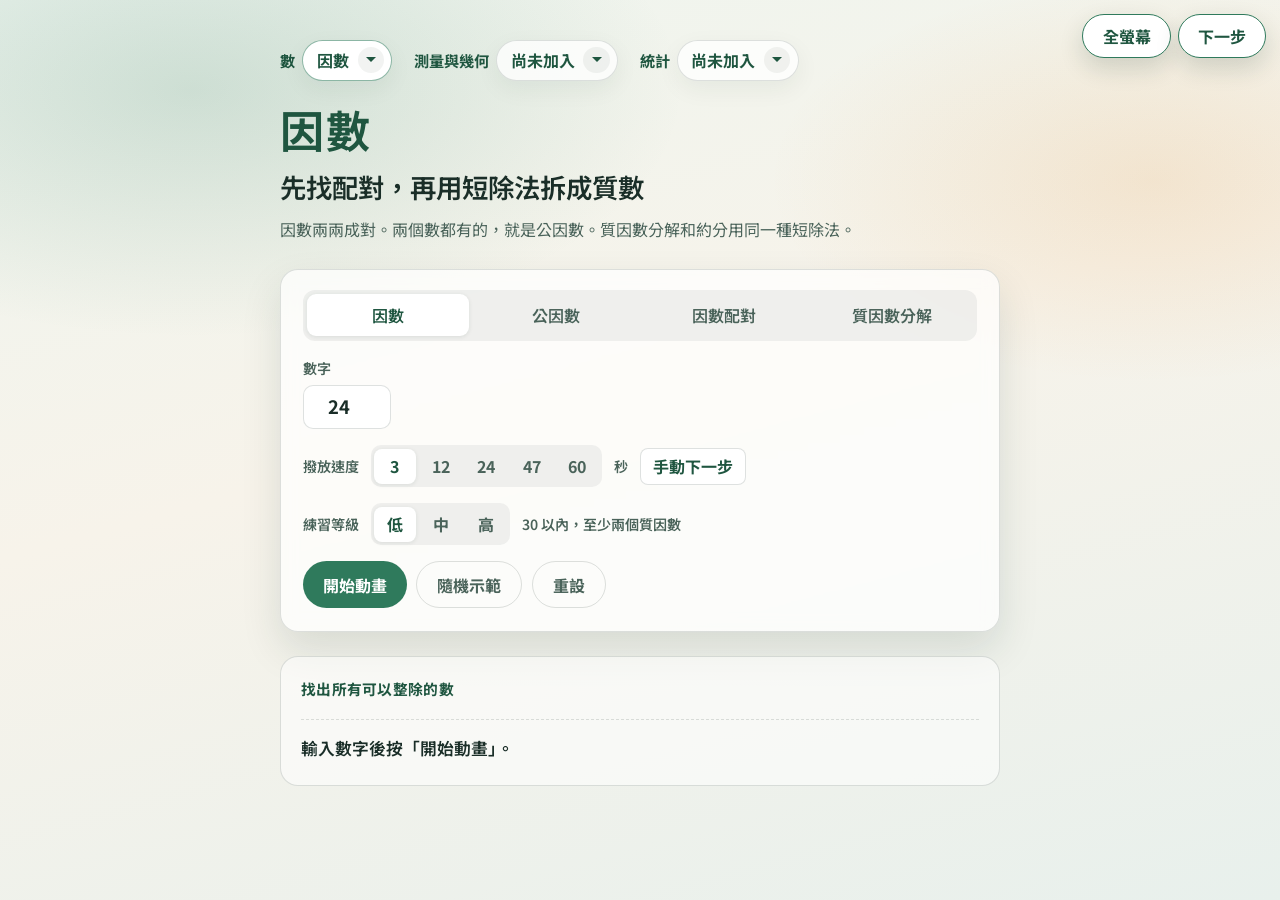
==== commit 747258b5: "Step each lesson one beat at a time, and keep the teaching controls fixed on screen. Co-authored-by:" ====
--- a/factors.html
+++ b/factors.html
@@ -55,6 +55,7 @@
             <button type="button" class="speed-btn" data-seconds="60" role="radio" aria-checked="false">60</button>
           </div>
           <span class="speed-unit">秒</span>
+          <button type="button" class="step-btn" id="btn-step" aria-pressed="false">手動下一步</button>
         </div>
 
         <div class="level">
@@ -86,6 +87,10 @@
       <p class="result" id="result">輸入數字後按「開始動畫」。</p>
     </section>
   </main>
+  <div class="teach-dock">
+    <button type="button" class="screen-btn" id="btn-screen" aria-pressed="false">全螢幕</button>
+    <button type="button" class="step-dock" id="btn-step-dock">下一步</button>
+  </div>
   <script src="menu.js"></script>
   <script src="factors.js"></script>
 </body>
--- a/styles.css
+++ b/styles.css
@@ -532,6 +532,89 @@
   background: #fff;
   color: var(--leaf-deep);
   box-shadow: 0 1px 4px rgba(20, 50, 40, 0.1);
+}
+
+.step-btn {
+  border: 1.5px solid var(--line);
+  border-radius: 8px;
+  padding: 0.35rem 0.75rem;
+  background: #fff;
+  color: var(--leaf-deep);
+  font: inherit;
+  font-weight: 700;
+  cursor: pointer;
+}
+
+.step-btn:hover {
+  border-color: var(--leaf);
+}
+
+.step-btn:focus-visible {
+  outline: 2px solid var(--leaf);
+  outline-offset: 2px;
+}
+
+.step-btn.is-active {
+  background: var(--leaf);
+  color: #fff;
+  border-color: var(--leaf);
+}
+
+.teach-dock {
+  position: fixed;
+  z-index: 30;
+  top: max(0.85rem, env(safe-area-inset-top));
+  right: max(0.85rem, env(safe-area-inset-right));
+  display: flex;
+  align-items: center;
+  gap: 0.45rem;
+}
+
+.screen-btn,
+.step-dock {
+  min-height: 2.75rem;
+  border: 1.5px solid var(--leaf);
+  border-radius: 999px;
+  padding: 0.55rem 1.2rem;
+  background: #fff;
+  color: var(--leaf-deep);
+  font: inherit;
+  font-weight: 700;
+  box-shadow: 0 10px 24px rgba(20, 50, 40, 0.16);
+  cursor: pointer;
+}
+
+.screen-btn:hover,
+.step-dock:hover {
+  background: #f3faf6;
+}
+
+.screen-btn:focus-visible,
+.step-dock:focus-visible {
+  outline: 2px solid var(--leaf-deep);
+  outline-offset: 3px;
+}
+
+.screen-btn.is-active,
+.step-dock.is-active {
+  background: var(--leaf);
+  color: #fff;
+  border-color: var(--leaf);
+}
+
+.screen-btn.is-active:hover,
+.step-dock.is-active:hover {
+  background: var(--leaf-deep);
+}
+
+html.is-fullscreen .app {
+  width: min(960px, calc(100% - 3rem));
+}
+
+@media (max-width: 960px) {
+  .unit-nav {
+    padding-right: 12.5rem;
+  }
 }
 
 .level[hidden],
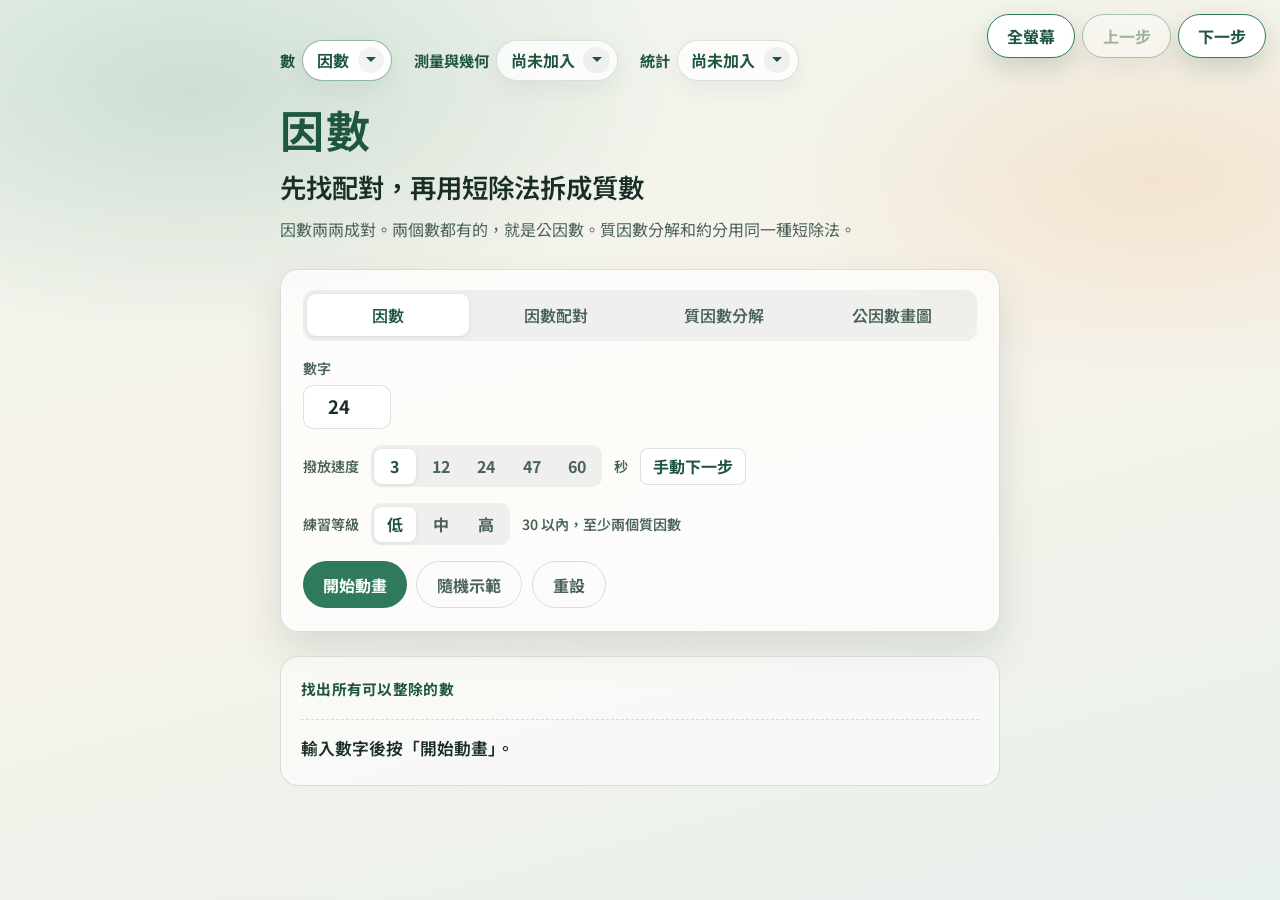
==== commit 9d1070e0: "Move common-factor drawing to the last tab and step that lesson backward. Co-authored-by: Cursor <cu" ====
--- a/factors.html
+++ b/factors.html
@@ -22,9 +22,9 @@
     <section class="panel" aria-label="操作區">
       <div class="modes" role="tablist" aria-label="模式">
         <button type="button" class="mode is-active" data-mode="factors" role="tab" aria-selected="true">因數</button>
-        <button type="button" class="mode" data-mode="common" role="tab" aria-selected="false">公因數</button>
         <button type="button" class="mode" data-mode="pairs" role="tab" aria-selected="false">因數配對</button>
         <button type="button" class="mode" data-mode="prime" role="tab" aria-selected="false">質因數分解</button>
+        <button type="button" class="mode" data-mode="common" role="tab" aria-selected="false">公因數畫圖</button>
       </div>
 
       <form id="form" class="form" autocomplete="off">
@@ -89,6 +89,7 @@
   </main>
   <div class="teach-dock">
     <button type="button" class="screen-btn" id="btn-screen" aria-pressed="false">全螢幕</button>
+    <button type="button" class="step-dock" id="btn-step-back" disabled>上一步</button>
     <button type="button" class="step-dock" id="btn-step-dock">下一步</button>
   </div>
   <script src="menu.js"></script>
--- a/styles.css
+++ b/styles.css
@@ -607,13 +607,18 @@
   background: var(--leaf-deep);
 }
 
+.step-dock:disabled {
+  opacity: 0.4;
+  cursor: default;
+}
+
 html.is-fullscreen .app {
   width: min(960px, calc(100% - 3rem));
 }
 
 @media (max-width: 960px) {
   .unit-nav {
-    padding-right: 12.5rem;
+    padding-right: 18rem;
   }
 }
 
@@ -1347,6 +1352,43 @@
 .cut-cell.is-in {
   opacity: 1;
   transition: opacity var(--anim-fade, 0.35s) ease;
+}
+
+.lcm-pair {
+  display: flex;
+  flex-wrap: wrap;
+  justify-content: center;
+  align-items: end;
+  gap: 1.35rem 2rem;
+  opacity: 0;
+}
+
+.lcm-pair.is-in {
+  opacity: 1;
+  transition: opacity var(--anim-fade, 0.35s) ease;
+}
+
+.lcm-one {
+  display: grid;
+  justify-items: center;
+  gap: 0.35rem;
+  width: min(100%, 15rem);
+}
+
+.lcm-one .cut-board {
+  width: 100%;
+}
+
+.lcm-note,
+.lcm-side {
+  margin: 0;
+  font-weight: 700;
+  color: var(--leaf-deep);
+  text-align: center;
+}
+
+.lcm-side {
+  font-size: 1.05rem;
 }
 
 .tile-frame {
@@ -1630,7 +1672,8 @@
   .period-gap,
   .period-more,
   .cut-frame,
-  .cut-cell {
+  .cut-cell,
+  .lcm-pair {
     transition: none;
   }
 }
